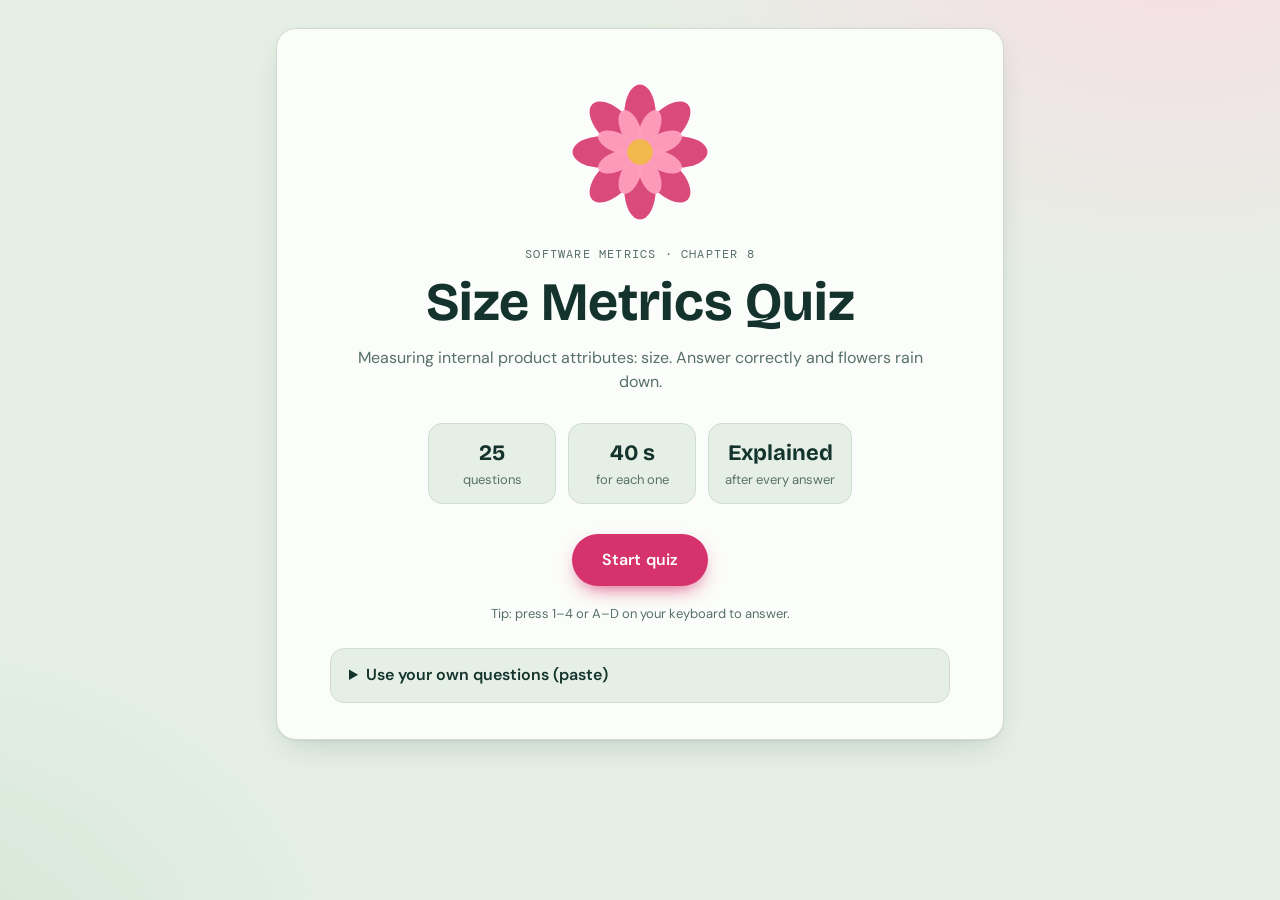
==== index.html @ 596d48c3 "simple" ====
<!doctype html>
<html lang="en">
<head>
  <meta charset="utf-8">
  <meta name="viewport" content="width=device-width, initial-scale=1">
  <title>Size Metrics Quiz</title>
  <link rel="preconnect" href="https://fonts.googleapis.com">
  <link rel="preconnect" href="https://fonts.gstatic.com" crossorigin>
  <link rel="stylesheet" href="https://fonts.googleapis.com/css2?family=Bricolage+Grotesque:opsz,wght@12..96,500;12..96,700&family=DM+Mono:wght@400;500&family=DM+Sans:wght@400;500;600&display=swap">
  <link rel="stylesheet" href="style.css">
</head>
<body>
  <!-- Full-screen layer where the falling flowers are drawn -->
  <canvas id="petals" aria-hidden="true"></canvas>

  <main class="app">

    <!-- START -->
    <section id="screen-start" class="screen is-active">
      <div class="card hero">
        <svg class="bloom" viewBox="-100 -100 200 200" aria-hidden="true">
          <g class="ring-a">
            <ellipse cx="0" cy="-50" rx="21" ry="40" transform="rotate(0)"/>
            <ellipse cx="0" cy="-50" rx="21" ry="40" transform="rotate(45)"/>
            <ellipse cx="0" cy="-50" rx="21" ry="40" transform="rotate(90)"/>
            <ellipse cx="0" cy="-50" rx="21" ry="40" transform="rotate(135)"/>
            <ellipse cx="0" cy="-50" rx="21" ry="40" transform="rotate(180)"/>
            <ellipse cx="0" cy="-50" rx="21" ry="40" transform="rotate(225)"/>
            <ellipse cx="0" cy="-50" rx="21" ry="40" transform="rotate(270)"/>
            <ellipse cx="0" cy="-50" rx="21" ry="40" transform="rotate(315)"/>
          </g>
          <g class="ring-b">
            <ellipse cx="0" cy="-34" rx="13" ry="26" transform="rotate(22.5)"/>
            <ellipse cx="0" cy="-34" rx="13" ry="26" transform="rotate(67.5)"/>
            <ellipse cx="0" cy="-34" rx="13" ry="26" transform="rotate(112.5)"/>
            <ellipse cx="0" cy="-34" rx="13" ry="26" transform="rotate(157.5)"/>
            <ellipse cx="0" cy="-34" rx="13" ry="26" transform="rotate(202.5)"/>
            <ellipse cx="0" cy="-34" rx="13" ry="26" transform="rotate(247.5)"/>
            <ellipse cx="0" cy="-34" rx="13" ry="26" transform="rotate(292.5)"/>
            <ellipse cx="0" cy="-34" rx="13" ry="26" transform="rotate(337.5)"/>
          </g>
          <circle class="core" r="17"/>
        </svg>

        <p class="eyebrow">Software Metrics &middot; Chapter 8</p>
        <h1>Size Metrics Quiz</h1>
        <p class="lede">Measuring internal product attributes: size. Answer correctly and flowers rain down.</p>

        <ul class="rules">
          <li><b id="countText">25</b><span>questions</span></li>
          <li><b>40 s</b><span>for each one</span></li>
          <li><b>Explained</b><span>after every answer</span></li>
        </ul>

        <button id="btn-start" class="btn" type="button">Start quiz</button>
        <p class="hint">Tip: press 1&ndash;4 or A&ndash;D on your keyboard to answer.</p>

        <details class="paste" id="paste">
          <summary>Use your own questions (paste)</summary>
          <p class="paste-help">Paste questions in the same layout as your notes: a <code>### Question 1</code> heading, options <code>A.</code> to <code>D.</code>, then <code>Answer: B</code> and <code>Explanation: ...</code>. A JSON list also works.</p>
          <label class="sr" for="paste-input">Paste your questions here</label>
          <textarea id="paste-input" rows="10" spellcheck="false" placeholder="### Question 1&#10;&#10;Which of these is a size measure?&#10;&#10;A. Number of users&#10;B. Number of source code lines&#10;C. Execution time&#10;D. Number of errors&#10;&#10;Answer: B. Number of source code lines&#10;&#10;Explanation: LOC measures size from the source code."></textarea>
          <div class="paste-actions">
            <button id="btn-load" class="btn" type="button">Load &amp; start</button>
            <button id="btn-builtin" class="btn ghost" type="button">Use built-in questions</button>
          </div>
          <p class="paste-msg" id="paste-msg" role="status"></p>
        </details>
      </div>
    </section>

    <!-- QUIZ -->
    <section id="screen-quiz" class="screen">
      <header class="topbar">
        <div class="chips">
          <span class="chip">Question <b id="qNum">1</b> / <span id="qTotal">25</span></span>
          <span class="chip">Score <b id="score">0</b></span>
          <span class="chip chip-streak" id="streak" hidden></span>
        </div>
        <div class="timer" id="timer" role="timer" aria-label="Time left">
          <svg viewBox="0 0 64 64" aria-hidden="true">
            <circle class="t-bg" cx="32" cy="32" r="26"/>
            <circle class="t-fg" id="ring" cx="32" cy="32" r="26"/>
          </svg>
          <span id="timeText">40</span>
        </div>
      </header>

      <div class="dots" id="dots" aria-hidden="true"></div>

      <article class="card q-card" id="qCard">
        <p class="qno" id="qLabel">Question 1</p>
        <h2 id="qText"></h2>
        <pre class="code" id="qCode" hidden></pre>
        <div class="opts" id="opts" role="group" aria-label="Answer choices"></div>

        <div class="feedback" id="feedback" hidden>
          <p class="verdict" id="verdict"></p>
          <div class="explain" id="explain"></div>
          <button id="btn-next" class="btn" type="button">Next question</button>
        </div>
      </article>
    </section>

    <!-- RESULT -->
    <section id="screen-result" class="screen">
      <div class="card result">
        <p class="eyebrow">Quiz complete</p>
        <div class="big"><span id="rScore">0</span><small>/<span id="rTotal">25</span></small></div>
        <h2 id="rTitle"></h2>
        <p class="lede" id="rMsg"></p>

        <div class="stats">
          <div><b id="rCorrect">0</b><span>Correct</span></div>
          <div><b id="rWrong">0</b><span>Wrong</span></div>
          <div><b id="rTimeout">0</b><span>Timed out</span></div>
          <div><b id="rAvg">0s</b><span>Avg. time</span></div>
        </div>

        <h3>Review</h3>
        <ol class="review" id="review"></ol>

        <div class="actions">
          <button id="btn-again" class="btn" type="button">Restart all</button>
          <button id="btn-missed" class="btn ghost" type="button">Retry missed only</button>
        </div>
      </div>
    </section>

  </main>

  <script src="data.js"></script>
  <script src="parser.js"></script>
  <script src="script.js"></script>
</body>
</html>
---- style.css ----
/* Size Metrics Quiz
   Direction: a quiet botanical garden. Misty sage ground, deep forest ink,
   one rose accent that matches the flowers. */

:root {
  --bg: #e6efe5;
  --wash: #f7dde5;
  --wash-2: #d2e6d5;
  --card: #fbfdfa;
  --ink: #14332c;
  --muted: #58706a;
  --line: #cfdccf;
  --accent: #d6336c;
  --accent-ink: #ffffff;
  --accent-soft: #fbe4ec;
  --good: #2a8a57;
  --good-bg: #dcf2e3;
  --bad: #c93c46;
  --bad-bg: #fbe2e4;
  --warn: #d98a00;
  --shadow: 0 1px 2px rgba(20, 51, 44, .06), 0 12px 32px -12px rgba(20, 51, 44, .22);
  --radius: 20px;
  --font-display: "Bricolage Grotesque", "Segoe UI", system-ui, sans-serif;
  --font-body: "DM Sans", system-ui, -apple-system, "Segoe UI", sans-serif;
  --font-mono: "DM Mono", ui-monospace, Menlo, Consolas, monospace;
}

@media (prefers-color-scheme: dark) {
  :root {
    --bg: #0e1b18;
    --wash: #2a1620;
    --wash-2: #12302a;
    --card: #142622;
    --ink: #e7f1ec;
    --muted: #9bb5ac;
    --line: #27413a;
    --accent: #ff7aa5;
    --accent-ink: #2a0b17;
    --accent-soft: #3a1c28;
    --good: #5fd596;
    --good-bg: #123424;
    --bad: #ff8a91;
    --bad-bg: #3b1b1f;
    --warn: #f5b73d;
    --shadow: 0 1px 2px rgba(0, 0, 0, .3), 0 12px 32px -12px rgba(0, 0, 0, .6);
  }
}

* { box-sizing: border-box; }

html { -webkit-text-size-adjust: 100%; }

body {
  margin: 0;
  min-height: 100vh;
  color: var(--ink);
  font-family: var(--font-body);
  font-size: 16px;
  line-height: 1.55;
  background:
    radial-gradient(56rem 38rem at 92% -8%, var(--wash), transparent 62%),
    radial-gradient(48rem 36rem at -8% 108%, var(--wash-2), transparent 62%),
    var(--bg);
  background-attachment: fixed;
}

#petals {
  position: fixed;
  inset: 0;
  width: 100%;
  height: 100%;
  pointer-events: none;
  z-index: 50;
}

.app {
  width: 100%;
  max-width: 760px;
  margin: 0 auto;
  padding: 28px 16px 64px;
}

.screen { display: none; }
.screen.is-active { display: block; animation: rise .45s ease both; }

h1, h2, h3 {
  font-family: var(--font-display);
  line-height: 1.15;
  margin: 0;
  text-wrap: balance;
}

button { font: inherit; color: inherit; cursor: pointer; }
:focus-visible { outline: 3px solid var(--accent); outline-offset: 3px; }

.card {
  background: var(--card);
  border: 1px solid var(--line);
  border-radius: var(--radius);
  box-shadow: var(--shadow);
}

.eyebrow {
  margin: 0 0 8px;
  font-family: var(--font-mono);
  font-size: 12px;
  letter-spacing: .1em;
  text-transform: uppercase;
  color: var(--muted);
}

.lede { margin: 12px 0 0; color: var(--muted); max-width: 54ch; }

/* ---------- Buttons ---------- */
.btn {
  display: inline-flex;
  align-items: center;
  justify-content: center;
  gap: 8px;
  border: 0;
  border-radius: 999px;
  padding: 14px 30px;
  font-weight: 600;
  letter-spacing: .01em;
  background: var(--accent);
  color: var(--accent-ink);
  box-shadow: 0 8px 20px -8px var(--accent);
  transition: transform .15s ease, box-shadow .15s ease;
}
.btn:hover { transform: translateY(-2px); box-shadow: 0 12px 24px -8px var(--accent); }
.btn:active { transform: translateY(0); }
.btn.ghost {
  background: transparent;
  color: var(--ink);
  border: 1.5px solid var(--line);
  box-shadow: none;
}
.btn.ghost:hover { border-color: var(--accent); color: var(--accent); }

/* ---------- Start screen ---------- */
.hero {
  position: relative;
  overflow: hidden;
  padding: 48px 28px 36px;
  text-align: center;
  display: flex;
  flex-direction: column;
  align-items: center;
}
.hero h1 { font-size: clamp(34px, 8vw, 54px); font-weight: 700; }
.hero .lede { text-align: center; }

.bloom {
  width: 150px;
  height: 150px;
  margin-bottom: 18px;
  animation: spin 40s linear infinite;
}
.bloom ellipse { fill: var(--accent); opacity: .88; }
.bloom .ring-b ellipse { fill: #ff9fbd; opacity: .95; }
.bloom .core { fill: #f2b84b; }

.rules {
  list-style: none;
  padding: 0;
  margin: 28px 0 30px;
  display: flex;
  flex-wrap: wrap;
  justify-content: center;
  gap: 12px;
}
.rules li {
  min-width: 128px;
  padding: 12px 16px;
  border: 1px solid var(--line);
  border-radius: 14px;
  background: var(--bg);
  display: flex;
  flex-direction: column;
}
.rules b { font-family: var(--font-display); font-size: 22px; }
.rules span { font-size: 13px; color: var(--muted); }
.hint { margin: 18px 0 0; font-size: 13px; color: var(--muted); }

/* ---------- Paste your own questions ---------- */
.paste {
  width: 100%;
  max-width: 620px;
  margin-top: 24px;
  padding: 0 18px;
  text-align: left;
  background: var(--bg);
  border: 1px solid var(--line);
  border-radius: 14px;
}
.paste summary { padding: 14px 0; font-weight: 600; cursor: pointer; }
.paste[open] summary { border-bottom: 1px solid var(--line); margin-bottom: 14px; }
.paste-help { margin: 0 0 12px; font-size: 14px; color: var(--muted); }
.paste-help code {
  font-family: var(--font-mono);
  font-size: .92em;
  padding: 1px 6px;
  border-radius: 6px;
  background: var(--card);
  border: 1px solid var(--line);
}
.paste textarea {
  display: block;
  width: 100%;
  min-height: 190px;
  padding: 12px 14px;
  resize: vertical;
  font-family: var(--font-mono);
  font-size: 13px;
  line-height: 1.6;
  color: var(--ink);
  background: var(--card);
  border: 1.5px solid var(--line);
  border-radius: 10px;
}
.paste textarea:focus-visible { outline: 3px solid var(--accent); outline-offset: 2px; }
.paste-actions { display: flex; flex-wrap: wrap; gap: 10px; margin: 14px 0 12px; }
.paste .btn { padding: 11px 22px; }
.paste-msg { margin: 0 0 16px; font-size: 14px; min-height: 1.5em; overflow-wrap: anywhere; }
.paste-msg.ok { color: var(--good); }
.paste-msg.warn { color: var(--warn); }
.paste-msg.err { color: var(--bad); }
.sr { position: absolute; width: 1px; height: 1px; overflow: hidden; clip: rect(0 0 0 0); white-space: nowrap; }

/* ---------- Quiz top bar ---------- */
.topbar {
  display: flex;
  align-items: center;
  justify-content: space-between;
  gap: 12px;
  margin-bottom: 14px;
}
.chips { display: flex; flex-wrap: wrap; gap: 8px; min-width: 0; }
.chip {
  padding: 6px 14px;
  border-radius: 999px;
  border: 1px solid var(--line);
  background: var(--card);
  font-size: 14px;
  font-variant-numeric: tabular-nums;
  white-space: nowrap;
}
.chip b { font-weight: 600; }
.chip-streak { background: var(--accent-soft); border-color: var(--accent); color: var(--accent); font-weight: 600; }

.timer {
  position: relative;
  width: 64px;
  height: 64px;
  flex: none;
}
.timer svg { width: 100%; height: 100%; transform: rotate(-90deg); }
.timer circle { fill: none; stroke-width: 6; }
.t-bg { stroke: var(--line); }
.t-fg {
  stroke: var(--good);
  stroke-linecap: round;
  stroke-dasharray: 163.36;
  stroke-dashoffset: 0;
  transition: stroke .3s ease;
}
.timer span {
  position: absolute;
  inset: 0;
  display: grid;
  place-items: center;
  font-family: var(--font-mono);
  font-weight: 500;
  font-size: 20px;
  font-variant-numeric: tabular-nums;
}
.timer.warn .t-fg { stroke: var(--warn); }
.timer.danger .t-fg { stroke: var(--bad); }
.timer.danger span { color: var(--bad); animation: pulse .5s ease-in-out infinite alternate; }

/* ---------- Progress dots ---------- */
.dots { display: flex; gap: 4px; margin-bottom: 18px; }
.dot {
  flex: 1 1 0;
  min-width: 4px;
  height: 7px;
  border-radius: 4px;
  background: var(--line);
  transition: background .25s ease, transform .25s ease;
}
.dot.current { background: var(--accent); transform: scaleY(1.5); }
.dot.correct { background: var(--good); }
.dot.wrong { background: var(--bad); }
.dot.timeout { background: var(--warn); }

/* ---------- Question card ---------- */
.q-card { padding: 28px 24px 24px; }
.q-card.shake { animation: shake .45s ease; }
.qno {
  margin: 0 0 8px;
  font-family: var(--font-mono);
  font-size: 12px;
  letter-spacing: .1em;
  text-transform: uppercase;
  color: var(--muted);
}
.q-card h2 { font-size: clamp(20px, 4.4vw, 26px); font-weight: 600; margin-bottom: 20px; }

.code {
  margin: 0 0 20px;
  padding: 14px 16px;
  background: var(--bg);
  border: 1px solid var(--line);
  border-radius: 12px;
  font-family: var(--font-mono);
  font-size: 14px;
  overflow-x: auto;
}

.opts { display: grid; gap: 10px; }
.opt {
  display: flex;
  align-items: flex-start;
  gap: 14px;
  width: 100%;
  min-width: 0;
  text-align: left;
  padding: 13px 16px;
  background: var(--card);
  border: 1.5px solid var(--line);
  border-radius: 14px;
  transition: border-color .15s ease, background .15s ease, transform .15s ease;
}
.opt .badge {
  flex: none;
  width: 30px;
  height: 30px;
  display: grid;
  place-items: center;
  border-radius: 50%;
  border: 1.5px solid var(--line);
  font-family: var(--font-mono);
  font-size: 13px;
  font-weight: 500;
  color: var(--muted);
}
.opt .txt { flex: 1; min-width: 0; padding-top: 3px; overflow-wrap: anywhere; }
.opt:hover:not(:disabled) { border-color: var(--accent); background: var(--accent-soft); transform: translateX(3px); }
.opt:hover:not(:disabled) .badge { border-color: var(--accent); color: var(--accent); }
.opt:disabled { cursor: default; }

.opt.correct { border-color: var(--good); background: var(--good-bg); animation: pop .5s ease; }
.opt.correct .badge { background: var(--good); border-color: var(--good); color: #fff; }
.opt.wrong { border-color: var(--bad); background: var(--bad-bg); }
.opt.wrong .badge { background: var(--bad); border-color: var(--bad); color: #fff; }
.opt.dim { opacity: .55; }
.opt .mark { flex: none; font-weight: 700; padding-top: 2px; }
.opt.correct .mark { color: var(--good); }
.opt.wrong .mark { color: var(--bad); }

/* ---------- Feedback + explanation ---------- */
.feedback {
  margin-top: 22px;
  padding-top: 20px;
  border-top: 1.5px dashed var(--line);
  animation: rise .4s ease both;
}
.verdict {
  margin: 0 0 10px;
  font-family: var(--font-display);
  font-size: 22px;
  font-weight: 700;
}
.verdict.good { color: var(--good); }
.verdict.bad { color: var(--bad); }
.verdict.late { color: var(--warn); }
.explain { margin-bottom: 20px; }
.explain p { margin: 0 0 10px; }
.explain ul { margin: 6px 0 10px; padding-left: 22px; }
.explain li { margin: 3px 0; }
.explain code, .review code {
  font-family: var(--font-mono);
  font-size: .9em;
  padding: 1px 6px;
  border-radius: 6px;
  background: var(--bg);
  border: 1px solid var(--line);
}
.explain .f {
  margin: 8px 0 12px;
  padding: 12px 16px;
  font-family: var(--font-mono);
  font-size: 15px;
  line-height: 1.7;
  background: var(--bg);
  border: 1px solid var(--line);
  border-left: 4px solid var(--accent);
  border-radius: 10px;
  overflow-x: auto;
}

/* ---------- Result ---------- */
.result { padding: 40px 24px 32px; text-align: center; }
.result .big {
  font-family: var(--font-display);
  font-weight: 700;
  font-size: clamp(72px, 20vw, 120px);
  line-height: 1;
  color: var(--accent);
  font-variant-numeric: tabular-nums;
}
.result .big small { font-size: .38em; color: var(--muted); font-weight: 500; }
.result h2 { margin-top: 10px; font-size: clamp(24px, 5vw, 32px); }
.result .lede { margin-left: auto; margin-right: auto; }

.stats {
  display: grid;
  grid-template-columns: repeat(auto-fit, minmax(120px, 1fr));
  gap: 10px;
  margin: 28px 0 8px;
}
.stats div {
  padding: 14px 10px;
  border: 1px solid var(--line);
  border-radius: 14px;
  background: var(--bg);
  display: flex;
  flex-direction: column;
}
.stats b { font-family: var(--font-display); font-size: 26px; font-variant-numeric: tabular-nums; }
.stats span { font-size: 13px; color: var(--muted); }

.result h3 { margin: 28px 0 12px; text-align: left; font-size: 20px; }
.review { list-style: none; padding: 0; margin: 0; display: grid; gap: 10px; text-align: left; }
.review li { padding: 14px 16px; border: 1px solid var(--line); border-radius: 14px; background: var(--bg); }
.review .rq { margin: 0 0 6px; font-weight: 500; }
.review .ra { margin: 0; font-size: 14px; color: var(--muted); }
.review .ra b { color: var(--good); font-weight: 600; }
.review .tag {
  display: inline-block;
  margin-right: 8px;
  padding: 1px 10px;
  border-radius: 999px;
  font-size: 12px;
  font-weight: 600;
}
.review .tag.wrong { background: var(--bad-bg); color: var(--bad); }
.review .tag.timeout { background: var(--accent-soft); color: var(--warn); }
.review .perfect { text-align: center; border-style: dashed; color: var(--muted); }

.actions { display: flex; flex-wrap: wrap; justify-content: center; gap: 12px; margin-top: 28px; }

/* ---------- Motion ---------- */
@keyframes rise  { from { opacity: 0; transform: translateY(12px); } to { opacity: 1; transform: none; } }
@keyframes spin  { to { transform: rotate(360deg); } }
@keyframes pop   { 0% { transform: scale(1); } 40% { transform: scale(1.025); } 100% { transform: scale(1); } }
@keyframes shake { 0%, 100% { transform: translateX(0); } 20% { transform: translateX(-8px); } 40% { transform: translateX(7px); } 60% { transform: translateX(-5px); } 80% { transform: translateX(3px); } }
@keyframes pulse { from { transform: scale(1); } to { transform: scale(1.14); } }

@media (prefers-reduced-motion: reduce) {
  *, *::before, *::after { animation: none !important; transition: none !important; }
}

@media (max-width: 480px) {
  .app { padding-top: 16px; }
  .hero { padding: 36px 18px 28px; }
  .q-card { padding: 22px 16px 18px; }
  .opt { padding: 11px 12px; gap: 10px; }
}
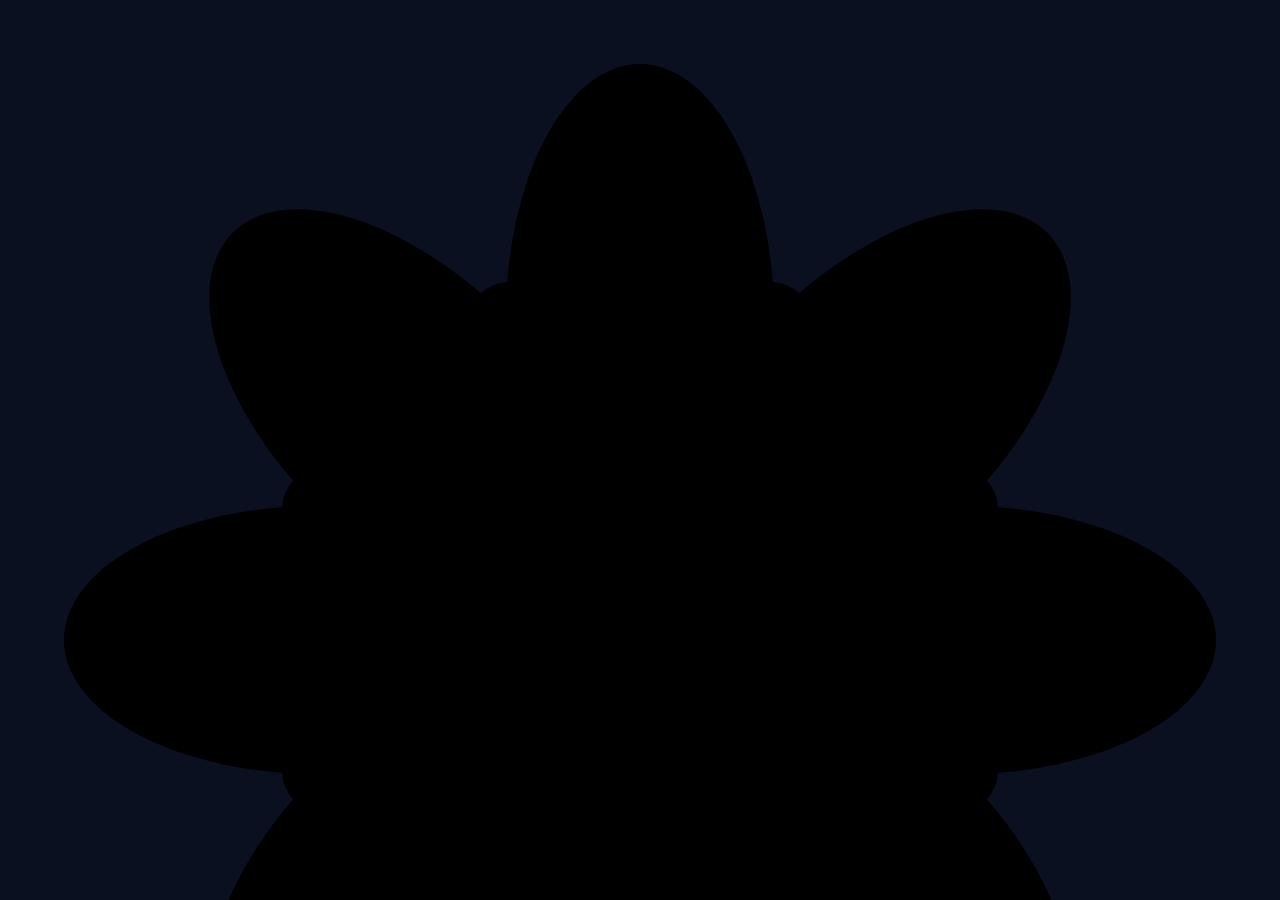
==== commit 636cf2d4: "linked" ====
--- a/index.html
+++ b/index.html
@@ -7,7 +7,7 @@
   <link rel="preconnect" href="https://fonts.googleapis.com">
   <link rel="preconnect" href="https://fonts.gstatic.com" crossorigin>
   <link rel="stylesheet" href="https://fonts.googleapis.com/css2?family=Bricolage+Grotesque:opsz,wght@12..96,500;12..96,700&family=DM+Mono:wght@400;500&family=DM+Sans:wght@400;500;600&display=swap">
-  <link rel="stylesheet" href="style.css">
+  <link rel="stylesheet" href="style-timer.css">
 </head>
 <body>
   <!-- Full-screen layer where the falling flowers are drawn -->
@@ -131,6 +131,6 @@
 
   <script src="data.js"></script>
   <script src="parser.js"></script>
-  <script src="script.js"></script>
+  <script src="script-timer.js"></script>
 </body>
 </html>
--- a/style-timer.css
+++ b/style-timer.css
@@ -0,0 +1,80 @@
+:root{--text:#F4F7F5;--muted:rgba(244,247,245,.72);--glass:rgba(8,12,26,.36);color-scheme:dark;box-sizing:border-box;
+  padding-top:env(safe-area-inset-top,0px);padding-bottom:env(safe-area-inset-bottom,0px)}
+*,*::before,*::after{box-sizing:inherit;margin:0;padding:0}
+html{height:100%;scroll-padding-top:env(safe-area-inset-top,0px)}
+body{height:100%;background:#0B1020;color:var(--text);font-family:'Outfit',system-ui,sans-serif;overflow:hidden;
+  -webkit-user-select:none;user-select:none;touch-action:manipulation;-webkit-tap-highlight-color:transparent}
+button{font-family:inherit;color:inherit}
+button:focus-visible{outline:3px solid #fff;outline-offset:3px}
+
+/* themes */
+.app{--lvl:1;--warn-a:#FF8A66;--warn-b:#D6264A}
+.app[data-theme=ocean]{--bg:#0B1020;--ta:#2EE0C4;--tb:#0E7C95}
+.app[data-theme=sunset]{--bg:#1A0B1E;--ta:#FFC15A;--tb:#E4405F}
+.app[data-theme=forest]{--bg:#08140E;--ta:#C4F77E;--tb:#1B8A57}
+.app[data-theme=violet]{--bg:#100B24;--ta:#D2B4FF;--tb:#5B3FD1}
+.app.warn[data-theme],.app.done[data-theme]{--ta:var(--warn-a);--tb:var(--warn-b)}
+
+.app{position:fixed;inset:0;display:flex;flex-direction:column;overflow:hidden;background:var(--bg);transition:background .5s}
+.tide{position:absolute;left:0;right:0;bottom:0;height:calc(var(--lvl)*100%);background:linear-gradient(180deg,var(--ta),var(--tb));transition:background .6s}
+.wave{position:absolute;left:0;top:-39px;width:200%;height:40px;fill:var(--ta);animation:drift 7s linear infinite;transition:fill .6s}
+.wave.w2{top:-34px;opacity:.45;animation-duration:11s;animation-direction:reverse}
+.app.empty .wave{display:none}
+@keyframes drift{to{transform:translateX(-50%)}}
+
+/* header */
+.top,.tabs,.mid,.bar{position:relative;z-index:2}
+.top{display:flex;justify-content:space-between;align-items:center;padding:16px 18px 0;gap:10px}
+.pill,.ib,.chip,.side,.tabs{background:var(--glass);backdrop-filter:blur(10px);-webkit-backdrop-filter:blur(10px)}
+.pill{font-size:15px;font-weight:600;padding:9px 15px;border-radius:99px;white-space:nowrap;overflow:hidden;text-overflow:ellipsis}
+.icons{display:flex;gap:8px}
+.ib{width:42px;height:42px;border-radius:50%;border:0;display:grid;place-items:center;cursor:pointer}
+.ib svg{width:20px;height:20px;stroke:currentColor;fill:none;stroke-width:2;stroke-linecap:round;stroke-linejoin:round}
+.ib.muted .on,.ib:not(.muted) .off{display:none}
+
+.tabs{align-self:center;margin-top:14px;display:flex;padding:4px;border-radius:99px}
+.tabs button{border:0;background:none;font-size:14px;font-weight:600;padding:9px 16px;border-radius:99px;cursor:pointer;transition:background .2s,color .2s}
+.tabs button.on{background:var(--text);color:#0B1020}
+
+/* middle */
+.mid{flex:1;min-height:0;display:flex;flex-direction:column;align-items:center;justify-content:center;gap:14px}
+.clock{font-family:'Big Shoulders Display',Impact,'Arial Narrow',sans-serif;font-weight:900;font-size:min(46vw,32vh);line-height:.9;
+  display:flex;justify-content:center;align-items:baseline;text-shadow:0 6px 40px rgba(0,0,0,.28);cursor:pointer}
+.clock.long{font-size:min(31vw,24vh)}
+.clock .d{display:inline-block;width:.5em;text-align:center}
+.clock .c{display:inline-block;width:.24em;text-align:center;transform:translateY(-.06em)}
+.clock .cs{font-size:.32em;width:1.25em;text-align:left;margin-left:.1em;opacity:.85}
+.app.done .clock{animation:pulse .7s ease-in-out infinite alternate}
+.app.done .tide{height:100%;animation:flash .7s ease-in-out infinite alternate}
+@keyframes pulse{to{transform:scale(1.05)}}
+@keyframes flash{to{opacity:.55}}
+.hint{font-size:15px;color:var(--muted);text-align:center;padding:0 24px;min-height:20px}
+
+.dots{display:none;gap:10px}
+.app[data-mode=pomodoro] .dots{display:flex}
+.dots i{width:12px;height:12px;border-radius:50%;border:2px solid var(--text);opacity:.55}
+.dots i.on{background:var(--text);opacity:1}
+.dots i.now{opacity:1;box-shadow:0 0 0 4px rgba(255,255,255,.22)}
+
+.presets,.adjust{display:flex;gap:9px;flex-wrap:wrap;justify-content:center;padding:0 18px}
+.chip{border:0;font-size:16px;font-weight:600;padding:11px 17px;border-radius:99px;cursor:pointer}
+.chip.sel,.chip:active{background:var(--text);color:#0B1020}
+.adjust .chip{font-size:15px;padding:9px 15px}
+.app:not(.idle) .presets,.app:not(.idle) .adjust,.app[data-mode=stopwatch] .presets{display:none}
+.app:not([data-mode=timer]) .adjust{display:none}
+
+.laps{display:none;list-style:none;width:min(88vw,420px);max-height:21vh;overflow-y:auto;border-radius:18px;background:var(--glass);backdrop-filter:blur(10px);-webkit-backdrop-filter:blur(10px)}
+.app[data-mode=stopwatch] .laps.has{display:block}
+.laps li{display:flex;justify-content:space-between;padding:10px 18px;font-size:16px;font-variant-numeric:tabular-nums;border-bottom:1px solid rgba(255,255,255,.1)}
+.laps li:last-child{border:0}
+.laps li b{font-weight:600;opacity:.7}
+
+/* controls */
+.bar{display:flex;justify-content:center;align-items:center;gap:26px;padding:8px 20px 30px}
+.go{width:104px;height:104px;border-radius:50%;border:0;background:var(--text);color:#0B1020;font-size:19px;font-weight:600;cursor:pointer;box-shadow:0 12px 40px rgba(0,0,0,.35);transition:transform .15s}
+.side{width:64px;height:64px;border-radius:50%;border:0;font-size:14px;font-weight:600;cursor:pointer;transition:transform .15s}
+.go:active,.side:active{transform:scale(.92)}
+.side.hide{visibility:hidden}
+
+@media (max-height:600px){.mid{gap:8px}.clock{font-size:28vh}.go{width:84px;height:84px}.dots,.hint{display:none}}
+@media (prefers-reduced-motion:reduce){.wave,.app.done .clock,.app.done .tide{animation:none}}
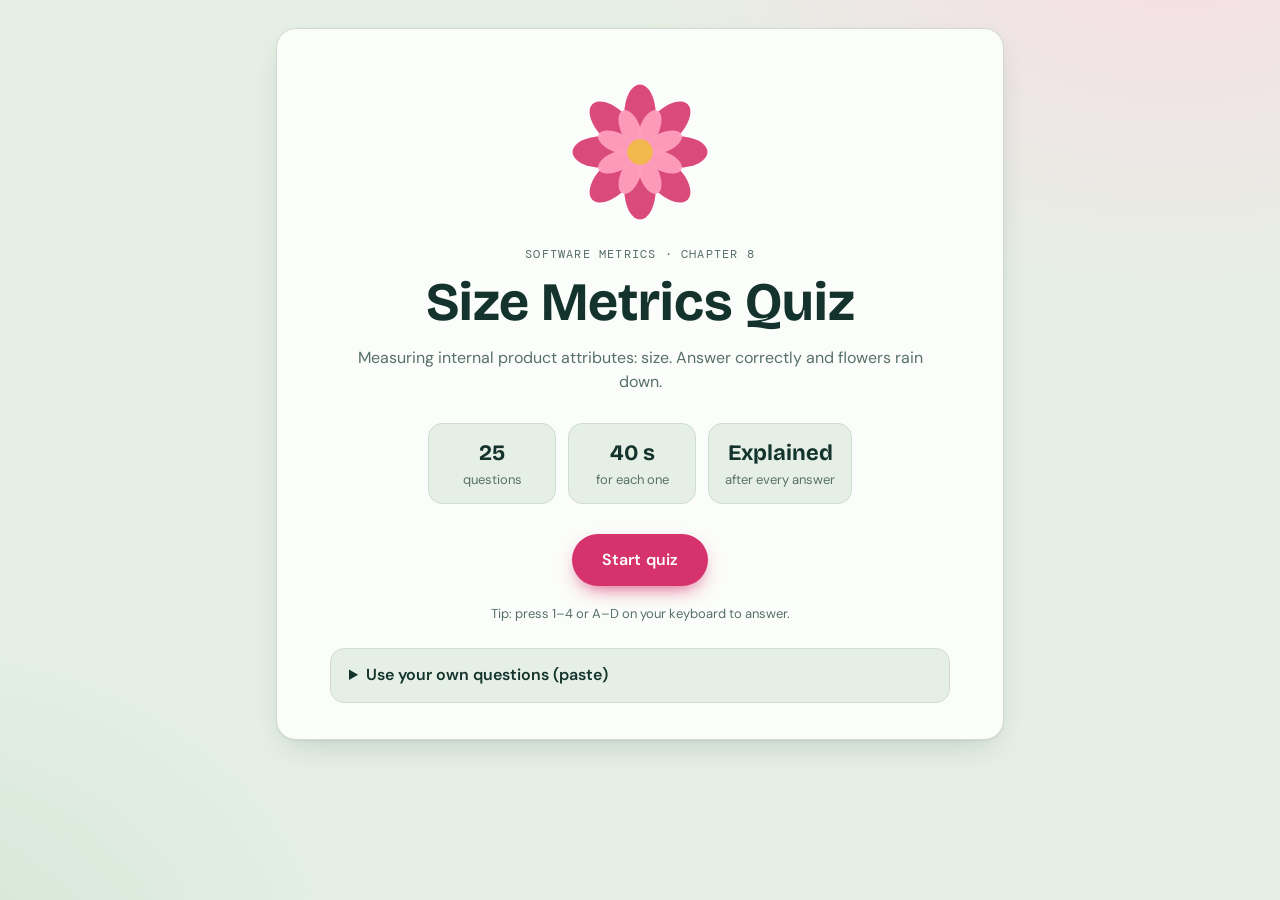
==== commit 79e6c7a3: "sorry" ====
--- a/index.html
+++ b/index.html
@@ -7,7 +7,7 @@
   <link rel="preconnect" href="https://fonts.googleapis.com">
   <link rel="preconnect" href="https://fonts.gstatic.com" crossorigin>
   <link rel="stylesheet" href="https://fonts.googleapis.com/css2?family=Bricolage+Grotesque:opsz,wght@12..96,500;12..96,700&family=DM+Mono:wght@400;500&family=DM+Sans:wght@400;500;600&display=swap">
-  <link rel="stylesheet" href="style-timer.css">
+  <link rel="stylesheet" href="style.css">
 </head>
 <body>
   <!-- Full-screen layer where the falling flowers are drawn -->
@@ -131,6 +131,6 @@
 
   <script src="data.js"></script>
   <script src="parser.js"></script>
-  <script src="script-timer.js"></script>
+  <script src="script.js"></script>
 </body>
 </html>
--- a/style.css
+++ b/style.css
@@ -0,0 +1,469 @@
+/* Size Metrics Quiz
+   Direction: a quiet botanical garden. Misty sage ground, deep forest ink,
+   one rose accent that matches the flowers. */
+
+:root {
+  --bg: #e6efe5;
+  --wash: #f7dde5;
+  --wash-2: #d2e6d5;
+  --card: #fbfdfa;
+  --ink: #14332c;
+  --muted: #58706a;
+  --line: #cfdccf;
+  --accent: #d6336c;
+  --accent-ink: #ffffff;
+  --accent-soft: #fbe4ec;
+  --good: #2a8a57;
+  --good-bg: #dcf2e3;
+  --bad: #c93c46;
+  --bad-bg: #fbe2e4;
+  --warn: #d98a00;
+  --shadow: 0 1px 2px rgba(20, 51, 44, .06), 0 12px 32px -12px rgba(20, 51, 44, .22);
+  --radius: 20px;
+  --font-display: "Bricolage Grotesque", "Segoe UI", system-ui, sans-serif;
+  --font-body: "DM Sans", system-ui, -apple-system, "Segoe UI", sans-serif;
+  --font-mono: "DM Mono", ui-monospace, Menlo, Consolas, monospace;
+}
+
+@media (prefers-color-scheme: dark) {
+  :root {
+    --bg: #0e1b18;
+    --wash: #2a1620;
+    --wash-2: #12302a;
+    --card: #142622;
+    --ink: #e7f1ec;
+    --muted: #9bb5ac;
+    --line: #27413a;
+    --accent: #ff7aa5;
+    --accent-ink: #2a0b17;
+    --accent-soft: #3a1c28;
+    --good: #5fd596;
+    --good-bg: #123424;
+    --bad: #ff8a91;
+    --bad-bg: #3b1b1f;
+    --warn: #f5b73d;
+    --shadow: 0 1px 2px rgba(0, 0, 0, .3), 0 12px 32px -12px rgba(0, 0, 0, .6);
+  }
+}
+
+* { box-sizing: border-box; }
+
+html { -webkit-text-size-adjust: 100%; }
+
+body {
+  margin: 0;
+  min-height: 100vh;
+  color: var(--ink);
+  font-family: var(--font-body);
+  font-size: 16px;
+  line-height: 1.55;
+  background:
+    radial-gradient(56rem 38rem at 92% -8%, var(--wash), transparent 62%),
+    radial-gradient(48rem 36rem at -8% 108%, var(--wash-2), transparent 62%),
+    var(--bg);
+  background-attachment: fixed;
+}
+
+#petals {
+  position: fixed;
+  inset: 0;
+  width: 100%;
+  height: 100%;
+  pointer-events: none;
+  z-index: 50;
+}
+
+.app {
+  width: 100%;
+  max-width: 760px;
+  margin: 0 auto;
+  padding: 28px 16px 64px;
+}
+
+.screen { display: none; }
+.screen.is-active { display: block; animation: rise .45s ease both; }
+
+h1, h2, h3 {
+  font-family: var(--font-display);
+  line-height: 1.15;
+  margin: 0;
+  text-wrap: balance;
+}
+
+button { font: inherit; color: inherit; cursor: pointer; }
+:focus-visible { outline: 3px solid var(--accent); outline-offset: 3px; }
+
+.card {
+  background: var(--card);
+  border: 1px solid var(--line);
+  border-radius: var(--radius);
+  box-shadow: var(--shadow);
+}
+
+.eyebrow {
+  margin: 0 0 8px;
+  font-family: var(--font-mono);
+  font-size: 12px;
+  letter-spacing: .1em;
+  text-transform: uppercase;
+  color: var(--muted);
+}
+
+.lede { margin: 12px 0 0; color: var(--muted); max-width: 54ch; }
+
+/* ---------- Buttons ---------- */
+.btn {
+  display: inline-flex;
+  align-items: center;
+  justify-content: center;
+  gap: 8px;
+  border: 0;
+  border-radius: 999px;
+  padding: 14px 30px;
+  font-weight: 600;
+  letter-spacing: .01em;
+  background: var(--accent);
+  color: var(--accent-ink);
+  box-shadow: 0 8px 20px -8px var(--accent);
+  transition: transform .15s ease, box-shadow .15s ease;
+}
+.btn:hover { transform: translateY(-2px); box-shadow: 0 12px 24px -8px var(--accent); }
+.btn:active { transform: translateY(0); }
+.btn.ghost {
+  background: transparent;
+  color: var(--ink);
+  border: 1.5px solid var(--line);
+  box-shadow: none;
+}
+.btn.ghost:hover { border-color: var(--accent); color: var(--accent); }
+
+/* ---------- Start screen ---------- */
+.hero {
+  position: relative;
+  overflow: hidden;
+  padding: 48px 28px 36px;
+  text-align: center;
+  display: flex;
+  flex-direction: column;
+  align-items: center;
+}
+.hero h1 { font-size: clamp(34px, 8vw, 54px); font-weight: 700; }
+.hero .lede { text-align: center; }
+
+.bloom {
+  width: 150px;
+  height: 150px;
+  margin-bottom: 18px;
+  animation: spin 40s linear infinite;
+}
+.bloom ellipse { fill: var(--accent); opacity: .88; }
+.bloom .ring-b ellipse { fill: #ff9fbd; opacity: .95; }
+.bloom .core { fill: #f2b84b; }
+
+.rules {
+  list-style: none;
+  padding: 0;
+  margin: 28px 0 30px;
+  display: flex;
+  flex-wrap: wrap;
+  justify-content: center;
+  gap: 12px;
+}
+.rules li {
+  min-width: 128px;
+  padding: 12px 16px;
+  border: 1px solid var(--line);
+  border-radius: 14px;
+  background: var(--bg);
+  display: flex;
+  flex-direction: column;
+}
+.rules b { font-family: var(--font-display); font-size: 22px; }
+.rules span { font-size: 13px; color: var(--muted); }
+.hint { margin: 18px 0 0; font-size: 13px; color: var(--muted); }
+
+/* ---------- Paste your own questions ---------- */
+.paste {
+  width: 100%;
+  max-width: 620px;
+  margin-top: 24px;
+  padding: 0 18px;
+  text-align: left;
+  background: var(--bg);
+  border: 1px solid var(--line);
+  border-radius: 14px;
+}
+.paste summary { padding: 14px 0; font-weight: 600; cursor: pointer; }
+.paste[open] summary { border-bottom: 1px solid var(--line); margin-bottom: 14px; }
+.paste-help { margin: 0 0 12px; font-size: 14px; color: var(--muted); }
+.paste-help code {
+  font-family: var(--font-mono);
+  font-size: .92em;
+  padding: 1px 6px;
+  border-radius: 6px;
+  background: var(--card);
+  border: 1px solid var(--line);
+}
+.paste textarea {
+  display: block;
+  width: 100%;
+  min-height: 190px;
+  padding: 12px 14px;
+  resize: vertical;
+  font-family: var(--font-mono);
+  font-size: 13px;
+  line-height: 1.6;
+  color: var(--ink);
+  background: var(--card);
+  border: 1.5px solid var(--line);
+  border-radius: 10px;
+}
+.paste textarea:focus-visible { outline: 3px solid var(--accent); outline-offset: 2px; }
+.paste-actions { display: flex; flex-wrap: wrap; gap: 10px; margin: 14px 0 12px; }
+.paste .btn { padding: 11px 22px; }
+.paste-msg { margin: 0 0 16px; font-size: 14px; min-height: 1.5em; overflow-wrap: anywhere; }
+.paste-msg.ok { color: var(--good); }
+.paste-msg.warn { color: var(--warn); }
+.paste-msg.err { color: var(--bad); }
+.sr { position: absolute; width: 1px; height: 1px; overflow: hidden; clip: rect(0 0 0 0); white-space: nowrap; }
+
+/* ---------- Quiz top bar ---------- */
+.topbar {
+  display: flex;
+  align-items: center;
+  justify-content: space-between;
+  gap: 12px;
+  margin-bottom: 14px;
+}
+.chips { display: flex; flex-wrap: wrap; gap: 8px; min-width: 0; }
+.chip {
+  padding: 6px 14px;
+  border-radius: 999px;
+  border: 1px solid var(--line);
+  background: var(--card);
+  font-size: 14px;
+  font-variant-numeric: tabular-nums;
+  white-space: nowrap;
+}
+.chip b { font-weight: 600; }
+.chip-streak { background: var(--accent-soft); border-color: var(--accent); color: var(--accent); font-weight: 600; }
+
+.timer {
+  position: relative;
+  width: 64px;
+  height: 64px;
+  flex: none;
+}
+.timer svg { width: 100%; height: 100%; transform: rotate(-90deg); }
+.timer circle { fill: none; stroke-width: 6; }
+.t-bg { stroke: var(--line); }
+.t-fg {
+  stroke: var(--good);
+  stroke-linecap: round;
+  stroke-dasharray: 163.36;
+  stroke-dashoffset: 0;
+  transition: stroke .3s ease;
+}
+.timer span {
+  position: absolute;
+  inset: 0;
+  display: grid;
+  place-items: center;
+  font-family: var(--font-mono);
+  font-weight: 500;
+  font-size: 20px;
+  font-variant-numeric: tabular-nums;
+}
+.timer.warn .t-fg { stroke: var(--warn); }
+.timer.danger .t-fg { stroke: var(--bad); }
+.timer.danger span { color: var(--bad); animation: pulse .5s ease-in-out infinite alternate; }
+
+/* ---------- Progress dots ---------- */
+.dots { display: flex; gap: 4px; margin-bottom: 18px; }
+.dot {
+  flex: 1 1 0;
+  min-width: 4px;
+  height: 7px;
+  border-radius: 4px;
+  background: var(--line);
+  transition: background .25s ease, transform .25s ease;
+}
+.dot.current { background: var(--accent); transform: scaleY(1.5); }
+.dot.correct { background: var(--good); }
+.dot.wrong { background: var(--bad); }
+.dot.timeout { background: var(--warn); }
+
+/* ---------- Question card ---------- */
+.q-card { padding: 28px 24px 24px; }
+.q-card.shake { animation: shake .45s ease; }
+.qno {
+  margin: 0 0 8px;
+  font-family: var(--font-mono);
+  font-size: 12px;
+  letter-spacing: .1em;
+  text-transform: uppercase;
+  color: var(--muted);
+}
+.q-card h2 { font-size: clamp(20px, 4.4vw, 26px); font-weight: 600; margin-bottom: 20px; }
+
+.code {
+  margin: 0 0 20px;
+  padding: 14px 16px;
+  background: var(--bg);
+  border: 1px solid var(--line);
+  border-radius: 12px;
+  font-family: var(--font-mono);
+  font-size: 14px;
+  overflow-x: auto;
+}
+
+.opts { display: grid; gap: 10px; }
+.opt {
+  display: flex;
+  align-items: flex-start;
+  gap: 14px;
+  width: 100%;
+  min-width: 0;
+  text-align: left;
+  padding: 13px 16px;
+  background: var(--card);
+  border: 1.5px solid var(--line);
+  border-radius: 14px;
+  transition: border-color .15s ease, background .15s ease, transform .15s ease;
+}
+.opt .badge {
+  flex: none;
+  width: 30px;
+  height: 30px;
+  display: grid;
+  place-items: center;
+  border-radius: 50%;
+  border: 1.5px solid var(--line);
+  font-family: var(--font-mono);
+  font-size: 13px;
+  font-weight: 500;
+  color: var(--muted);
+}
+.opt .txt { flex: 1; min-width: 0; padding-top: 3px; overflow-wrap: anywhere; }
+.opt:hover:not(:disabled) { border-color: var(--accent); background: var(--accent-soft); transform: translateX(3px); }
+.opt:hover:not(:disabled) .badge { border-color: var(--accent); color: var(--accent); }
+.opt:disabled { cursor: default; }
+
+.opt.correct { border-color: var(--good); background: var(--good-bg); animation: pop .5s ease; }
+.opt.correct .badge { background: var(--good); border-color: var(--good); color: #fff; }
+.opt.wrong { border-color: var(--bad); background: var(--bad-bg); }
+.opt.wrong .badge { background: var(--bad); border-color: var(--bad); color: #fff; }
+.opt.dim { opacity: .55; }
+.opt .mark { flex: none; font-weight: 700; padding-top: 2px; }
+.opt.correct .mark { color: var(--good); }
+.opt.wrong .mark { color: var(--bad); }
+
+/* ---------- Feedback + explanation ---------- */
+.feedback {
+  margin-top: 22px;
+  padding-top: 20px;
+  border-top: 1.5px dashed var(--line);
+  animation: rise .4s ease both;
+}
+.verdict {
+  margin: 0 0 10px;
+  font-family: var(--font-display);
+  font-size: 22px;
+  font-weight: 700;
+}
+.verdict.good { color: var(--good); }
+.verdict.bad { color: var(--bad); }
+.verdict.late { color: var(--warn); }
+.explain { margin-bottom: 20px; }
+.explain p { margin: 0 0 10px; }
+.explain ul { margin: 6px 0 10px; padding-left: 22px; }
+.explain li { margin: 3px 0; }
+.explain code, .review code {
+  font-family: var(--font-mono);
+  font-size: .9em;
+  padding: 1px 6px;
+  border-radius: 6px;
+  background: var(--bg);
+  border: 1px solid var(--line);
+}
+.explain .f {
+  margin: 8px 0 12px;
+  padding: 12px 16px;
+  font-family: var(--font-mono);
+  font-size: 15px;
+  line-height: 1.7;
+  background: var(--bg);
+  border: 1px solid var(--line);
+  border-left: 4px solid var(--accent);
+  border-radius: 10px;
+  overflow-x: auto;
+}
+
+/* ---------- Result ---------- */
+.result { padding: 40px 24px 32px; text-align: center; }
+.result .big {
+  font-family: var(--font-display);
+  font-weight: 700;
+  font-size: clamp(72px, 20vw, 120px);
+  line-height: 1;
+  color: var(--accent);
+  font-variant-numeric: tabular-nums;
+}
+.result .big small { font-size: .38em; color: var(--muted); font-weight: 500; }
+.result h2 { margin-top: 10px; font-size: clamp(24px, 5vw, 32px); }
+.result .lede { margin-left: auto; margin-right: auto; }
+
+.stats {
+  display: grid;
+  grid-template-columns: repeat(auto-fit, minmax(120px, 1fr));
+  gap: 10px;
+  margin: 28px 0 8px;
+}
+.stats div {
+  padding: 14px 10px;
+  border: 1px solid var(--line);
+  border-radius: 14px;
+  background: var(--bg);
+  display: flex;
+  flex-direction: column;
+}
+.stats b { font-family: var(--font-display); font-size: 26px; font-variant-numeric: tabular-nums; }
+.stats span { font-size: 13px; color: var(--muted); }
+
+.result h3 { margin: 28px 0 12px; text-align: left; font-size: 20px; }
+.review { list-style: none; padding: 0; margin: 0; display: grid; gap: 10px; text-align: left; }
+.review li { padding: 14px 16px; border: 1px solid var(--line); border-radius: 14px; background: var(--bg); }
+.review .rq { margin: 0 0 6px; font-weight: 500; }
+.review .ra { margin: 0; font-size: 14px; color: var(--muted); }
+.review .ra b { color: var(--good); font-weight: 600; }
+.review .tag {
+  display: inline-block;
+  margin-right: 8px;
+  padding: 1px 10px;
+  border-radius: 999px;
+  font-size: 12px;
+  font-weight: 600;
+}
+.review .tag.wrong { background: var(--bad-bg); color: var(--bad); }
+.review .tag.timeout { background: var(--accent-soft); color: var(--warn); }
+.review .perfect { text-align: center; border-style: dashed; color: var(--muted); }
+
+.actions { display: flex; flex-wrap: wrap; justify-content: center; gap: 12px; margin-top: 28px; }
+
+/* ---------- Motion ---------- */
+@keyframes rise  { from { opacity: 0; transform: translateY(12px); } to { opacity: 1; transform: none; } }
+@keyframes spin  { to { transform: rotate(360deg); } }
+@keyframes pop   { 0% { transform: scale(1); } 40% { transform: scale(1.025); } 100% { transform: scale(1); } }
+@keyframes shake { 0%, 100% { transform: translateX(0); } 20% { transform: translateX(-8px); } 40% { transform: translateX(7px); } 60% { transform: translateX(-5px); } 80% { transform: translateX(3px); } }
+@keyframes pulse { from { transform: scale(1); } to { transform: scale(1.14); } }
+
+@media (prefers-reduced-motion: reduce) {
+  *, *::before, *::after { animation: none !important; transition: none !important; }
+}
+
+@media (max-width: 480px) {
+  .app { padding-top: 16px; }
+  .hero { padding: 36px 18px 28px; }
+  .q-card { padding: 22px 16px 18px; }
+  .opt { padding: 11px 12px; gap: 10px; }
+}
